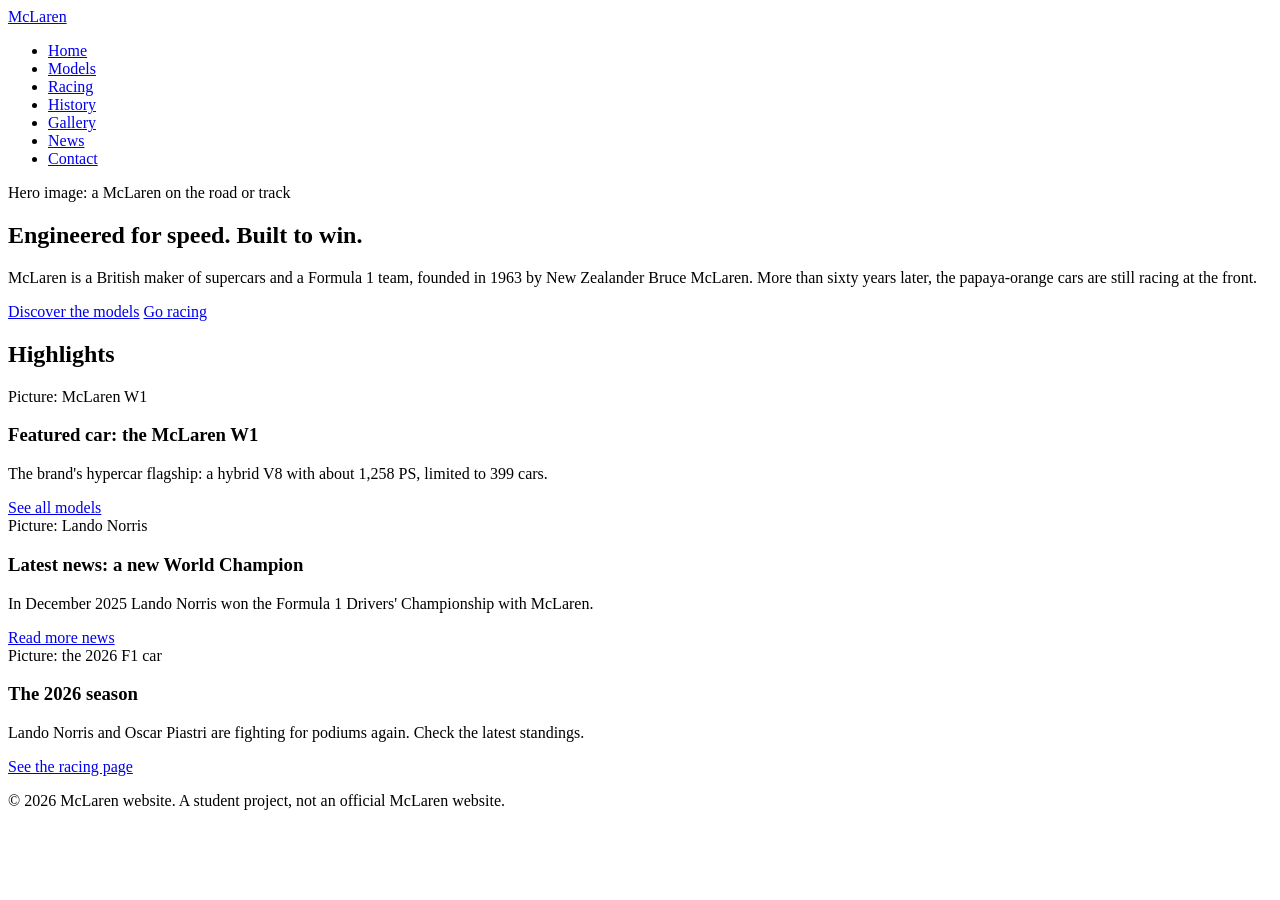
==== index.html @ ed3c17c0 "finished html" ====
<!DOCTYPE html>
<html lang="en">
<head>
  <meta charset="UTF-8">
  <meta name="viewport" content="width=device-width, initial-scale=1.0">
  <title>McLaren | Home</title>
  <link rel="stylesheet" href="style.css">
</head>
<body>

  <header class="site-header">
    <a href="index.html" class="logo">McLaren</a>
    <nav class="main-nav">
      <ul>
        <li><a href="index.html" aria-current="page">Home</a></li>
        <li><a href="models.html">Models</a></li>
        <li><a href="racing.html">Racing</a></li>
        <li><a href="history.html">History</a></li>
        <li><a href="gallery.html">Gallery</a></li>
        <li><a href="news.html">News</a></li>
        <li><a href="contact.html">Contact</a></li>
      </ul>
    </nav>
  </header>

  <main>

    <!-- Hero -->
    <section class="hero">
      <!-- PICTURE: wide hero photo of a McLaren (e.g. images/hero.jpg) -->
      <div class="placeholder hero-image">Hero image: a McLaren on the road or track</div>
      <div class="hero-text">
        <h1>Engineered for speed. Built to win.</h1>
        <p>McLaren is a British maker of supercars and a Formula 1 team, founded in 1963 by New Zealander Bruce McLaren. More than sixty years later, the papaya-orange cars are still racing at the front.</p>
        <div class="buttons">
          <a href="models.html" class="btn btn-primary">Discover the models</a>
          <a href="racing.html" class="btn btn-secondary">Go racing</a>
        </div>
      </div>
    </section>

    <!-- Highlights -->
    <section class="highlights">
      <h2>Highlights</h2>
      <div class="card-grid">

        <article class="card">
          <!-- PICTURE: McLaren W1 -->
          <div class="placeholder card-image">Picture: McLaren W1</div>
          <h3>Featured car: the McLaren W1</h3>
          <p>The brand's hypercar flagship: a hybrid V8 with about 1,258 PS, limited to 399 cars.</p>
          <a href="models.html">See all models</a>
        </article>

        <article class="card">
          <!-- PICTURE: Lando Norris celebrating -->
          <div class="placeholder card-image">Picture: Lando Norris</div>
          <h3>Latest news: a new World Champion</h3>
          <p>In December 2025 Lando Norris won the Formula 1 Drivers' Championship with McLaren.</p>
          <a href="news.html">Read more news</a>
        </article>

        <article class="card">
          <!-- PICTURE: the 2026 McLaren F1 car -->
          <div class="placeholder card-image">Picture: the 2026 F1 car</div>
          <h3>The 2026 season</h3>
          <p>Lando Norris and Oscar Piastri are fighting for podiums again. Check the latest standings.</p>
          <a href="racing.html">See the racing page</a>
        </article>

      </div>
    </section>

  </main>

  <footer class="site-footer">
    <p>&copy; 2026 McLaren website. A student project, not an official McLaren website.</p>
  </footer>

</body>
</html>
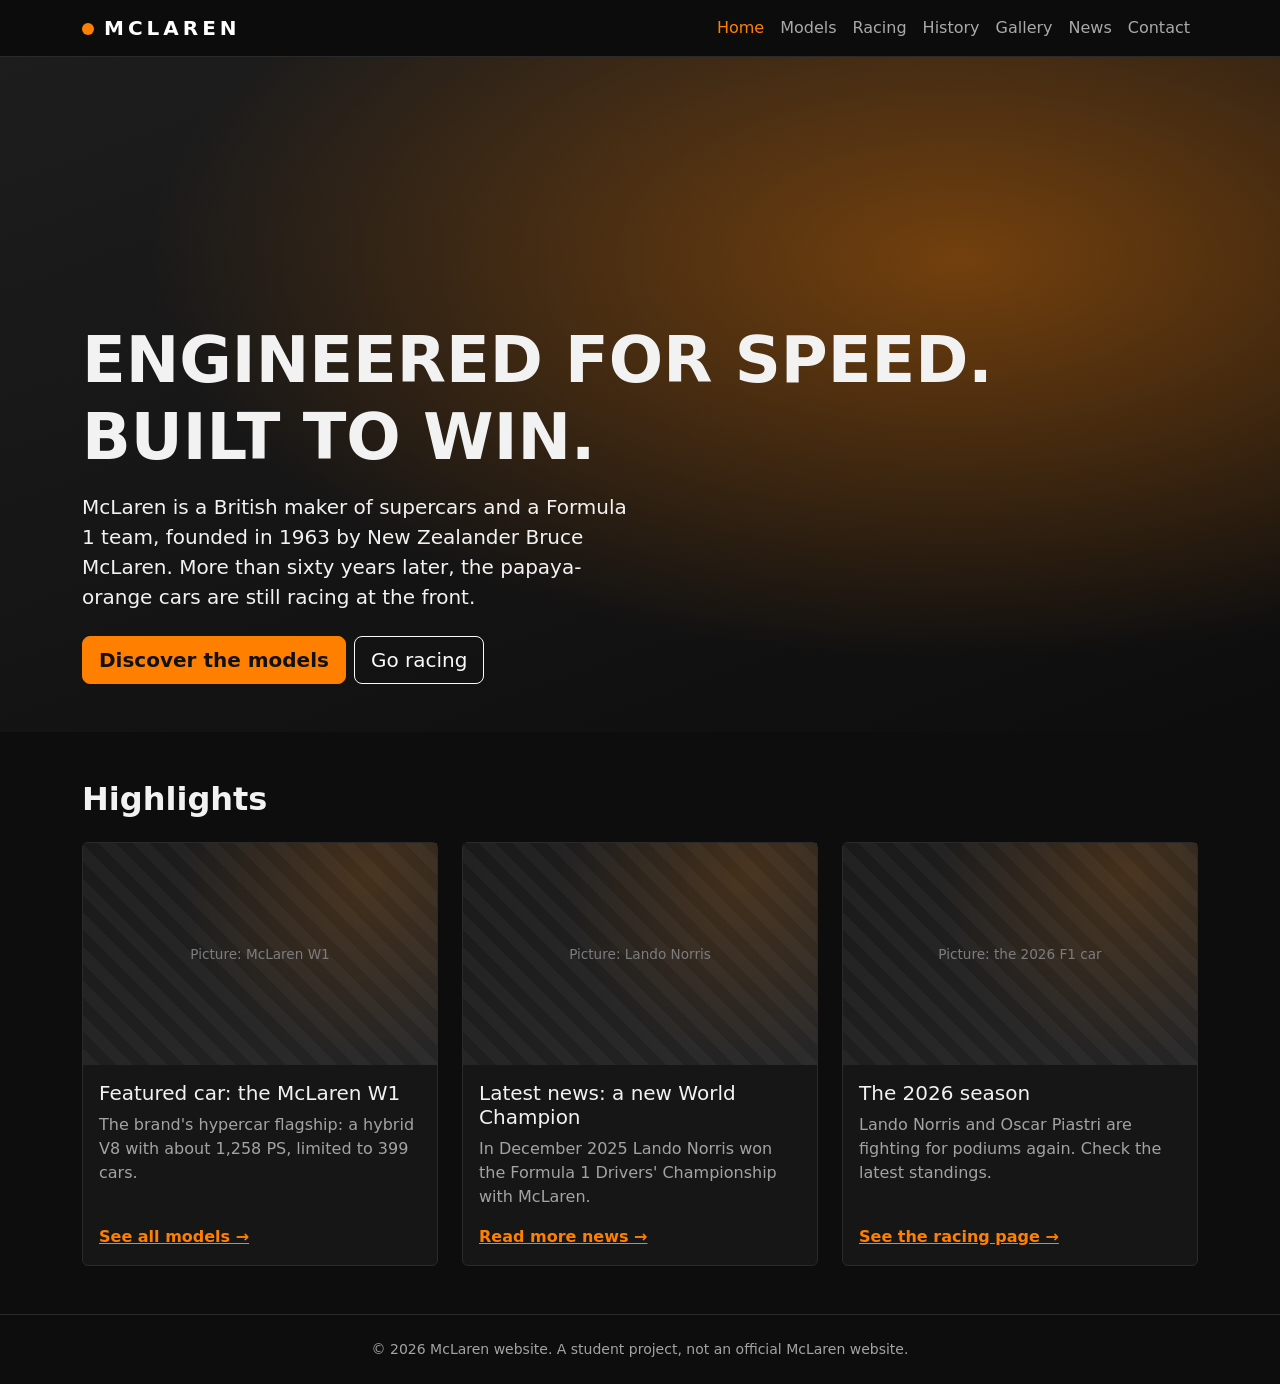
==== commit a5741d8a: "added css/bootstrap" ====
--- a/index.html
+++ b/index.html
@@ -1,81 +1,90 @@
 <!DOCTYPE html>
-<html lang="en">
+<html lang="en" data-bs-theme="dark">
 <head>
   <meta charset="UTF-8">
   <meta name="viewport" content="width=device-width, initial-scale=1.0">
   <title>McLaren | Home</title>
+  <link rel="stylesheet" href="https://cdn.jsdelivr.net/npm/bootstrap@5.3.3/dist/css/bootstrap.min.css">
   <link rel="stylesheet" href="style.css">
 </head>
 <body>
 
-  <header class="site-header">
-    <a href="index.html" class="logo">McLaren</a>
-    <nav class="main-nav">
-      <ul>
-        <li><a href="index.html" aria-current="page">Home</a></li>
-        <li><a href="models.html">Models</a></li>
-        <li><a href="racing.html">Racing</a></li>
-        <li><a href="history.html">History</a></li>
-        <li><a href="gallery.html">Gallery</a></li>
-        <li><a href="news.html">News</a></li>
-        <li><a href="contact.html">Contact</a></li>
-      </ul>
-    </nav>
+  <nav class="navbar navbar-expand-md sticky-top border-bottom">
+    <div class="container">
+      <a class="navbar-brand" href="index.html">McLaren</a>
+      <button class="navbar-toggler" type="button" data-bs-toggle="collapse" data-bs-target="#menu" aria-controls="menu" aria-expanded="false" aria-label="Toggle navigation">
+        <span class="navbar-toggler-icon"></span>
+      </button>
+      <div class="collapse navbar-collapse" id="menu">
+        <ul class="navbar-nav ms-auto">
+          <li class="nav-item"><a class="nav-link active" aria-current="page" href="index.html">Home</a></li>
+          <li class="nav-item"><a class="nav-link" href="models.html">Models</a></li>
+          <li class="nav-item"><a class="nav-link" href="racing.html">Racing</a></li>
+          <li class="nav-item"><a class="nav-link" href="history.html">History</a></li>
+          <li class="nav-item"><a class="nav-link" href="gallery.html">Gallery</a></li>
+          <li class="nav-item"><a class="nav-link" href="news.html">News</a></li>
+          <li class="nav-item"><a class="nav-link" href="contact.html">Contact</a></li>
+        </ul>
+      </div>
+    </div>
+  </nav>
+
+  <!-- PICTURE: wide hero photo of a McLaren. Set it as a background image on .hero in style.css -->
+  <header class="hero d-flex align-items-end">
+    <div class="container pb-5">
+      <h1 class="display-3 mb-3">Engineered for speed.<br>Built to win.</h1>
+      <p class="lead col-lg-6">McLaren is a British maker of supercars and a Formula 1 team, founded in 1963 by New Zealander Bruce McLaren. More than sixty years later, the papaya-orange cars are still racing at the front.</p>
+      <div class="d-flex flex-wrap gap-2 mt-4">
+        <a href="models.html" class="btn btn-primary btn-lg">Discover the models</a>
+        <a href="racing.html" class="btn btn-outline-light btn-lg">Go racing</a>
+      </div>
+    </div>
   </header>
 
-  <main>
-
-    <!-- Hero -->
-    <section class="hero">
-      <!-- PICTURE: wide hero photo of a McLaren (e.g. images/hero.jpg) -->
-      <div class="placeholder hero-image">Hero image: a McLaren on the road or track</div>
-      <div class="hero-text">
-        <h1>Engineered for speed. Built to win.</h1>
-        <p>McLaren is a British maker of supercars and a Formula 1 team, founded in 1963 by New Zealander Bruce McLaren. More than sixty years later, the papaya-orange cars are still racing at the front.</p>
-        <div class="buttons">
-          <a href="models.html" class="btn btn-primary">Discover the models</a>
-          <a href="racing.html" class="btn btn-secondary">Go racing</a>
+  <main class="container py-5">
+    <h2 class="mb-4">Highlights</h2>
+    <div class="row row-cols-1 row-cols-md-3 g-4">
+        <div class="col">
+          <div class="card h-100">
+            <!-- PICTURE: McLaren W1 -->
+        <div class="img-placeholder ">Picture: McLaren W1</div>
+            <div class="card-body d-flex flex-column">
+              <h3 class="h5 card-title">Featured car: the McLaren W1</h3>
+              <p class="card-text text-secondary">The brand's hypercar flagship: a hybrid V8 with about 1,258 PS, limited to 399 cars.</p>
+              <a href="models.html" class="mt-auto fw-semibold">See all models &rarr;</a>
+            </div>
+          </div>
         </div>
-      </div>
-    </section>
-
-    <!-- Highlights -->
-    <section class="highlights">
-      <h2>Highlights</h2>
-      <div class="card-grid">
-
-        <article class="card">
-          <!-- PICTURE: McLaren W1 -->
-          <div class="placeholder card-image">Picture: McLaren W1</div>
-          <h3>Featured car: the McLaren W1</h3>
-          <p>The brand's hypercar flagship: a hybrid V8 with about 1,258 PS, limited to 399 cars.</p>
-          <a href="models.html">See all models</a>
-        </article>
-
-        <article class="card">
-          <!-- PICTURE: Lando Norris celebrating -->
-          <div class="placeholder card-image">Picture: Lando Norris</div>
-          <h3>Latest news: a new World Champion</h3>
-          <p>In December 2025 Lando Norris won the Formula 1 Drivers' Championship with McLaren.</p>
-          <a href="news.html">Read more news</a>
-        </article>
-
-        <article class="card">
-          <!-- PICTURE: the 2026 McLaren F1 car -->
-          <div class="placeholder card-image">Picture: the 2026 F1 car</div>
-          <h3>The 2026 season</h3>
-          <p>Lando Norris and Oscar Piastri are fighting for podiums again. Check the latest standings.</p>
-          <a href="racing.html">See the racing page</a>
-        </article>
-
-      </div>
-    </section>
+        <div class="col">
+          <div class="card h-100">
+            <!-- PICTURE: Lando Norris -->
+        <div class="img-placeholder ">Picture: Lando Norris</div>
+            <div class="card-body d-flex flex-column">
+              <h3 class="h5 card-title">Latest news: a new World Champion</h3>
+              <p class="card-text text-secondary">In December 2025 Lando Norris won the Formula 1 Drivers' Championship with McLaren.</p>
+              <a href="news.html" class="mt-auto fw-semibold">Read more news &rarr;</a>
+            </div>
+          </div>
+        </div>
+        <div class="col">
+          <div class="card h-100">
+            <!-- PICTURE: the 2026 F1 car -->
+        <div class="img-placeholder ">Picture: the 2026 F1 car</div>
+            <div class="card-body d-flex flex-column">
+              <h3 class="h5 card-title">The 2026 season</h3>
+              <p class="card-text text-secondary">Lando Norris and Oscar Piastri are fighting for podiums again. Check the latest standings.</p>
+              <a href="racing.html" class="mt-auto fw-semibold">See the racing page &rarr;</a>
+            </div>
+          </div>
+        </div>
+    </div>
 
   </main>
 
-  <footer class="site-footer">
-    <p>&copy; 2026 McLaren website. A student project, not an official McLaren website.</p>
+  <footer class="border-top py-4 text-center text-secondary small">
+    <div class="container">&copy; 2026 McLaren website. A student project, not an official McLaren website.</div>
   </footer>
 
+  <script src="https://cdn.jsdelivr.net/npm/bootstrap@5.3.3/dist/js/bootstrap.bundle.min.js"></script>
 </body>
 </html>
--- a/style.css
+++ b/style.css
@@ -0,0 +1,208 @@
+/* ==========================================================
+   McLaren website: small stylesheet on top of Bootstrap 5.
+   Bootstrap does the layout. This file only adds the dark
+   theme colours, the papaya-orange accent and a few extras.
+   ========================================================== */
+
+/* ---------- Colours ---------- */
+:root {
+  --papaya: #ff8000;
+  --papaya-dark: #e06f00;
+}
+
+[data-bs-theme="dark"] {
+  --bs-body-bg: #0d0d0d;
+  --bs-body-color: #f2f2f2;
+  --bs-secondary-color: #a3a3a3;
+  --bs-border-color: #2a2a2a;
+  --bs-link-color: var(--papaya);
+  --bs-link-hover-color: #ffa040;
+  --bs-link-color-rgb: 255, 128, 0;
+  --bs-link-hover-color-rgb: 255, 160, 64;
+}
+
+/* ---------- Text ---------- */
+h1,
+.display-3 {
+  font-weight: 800;
+  text-transform: uppercase;
+}
+
+h1 {
+  margin-bottom: 0.75rem;
+}
+
+/* Bootstrap's grey text is too dark on this background */
+.text-secondary {
+  color: var(--bs-secondary-color) !important;
+}
+
+h2, h3 {
+  font-weight: 700;
+}
+
+/* ---------- Navigation ---------- */
+.navbar {
+  background: rgba(13, 13, 13, 0.9);
+  backdrop-filter: blur(10px);
+}
+
+.navbar-brand {
+  font-weight: 800;
+  letter-spacing: 0.2em;
+  text-transform: uppercase;
+}
+
+.navbar-brand::before {
+  content: "";
+  display: inline-block;
+  width: 12px;
+  height: 12px;
+  margin-right: 10px;
+  border-radius: 50%;
+  background: var(--papaya);
+}
+
+.nav-link.active {
+  color: var(--papaya) !important;
+}
+
+/* ---------- Buttons: Bootstrap's primary becomes papaya ---------- */
+.btn-primary {
+  --bs-btn-color: #111;
+  --bs-btn-bg: var(--papaya);
+  --bs-btn-border-color: var(--papaya);
+  --bs-btn-hover-color: #111;
+  --bs-btn-hover-bg: var(--papaya-dark);
+  --bs-btn-hover-border-color: var(--papaya-dark);
+  --bs-btn-active-color: #111;
+  --bs-btn-active-bg: var(--papaya-dark);
+  --bs-btn-active-border-color: var(--papaya-dark);
+  font-weight: 600;
+}
+
+.btn-outline-light:hover {
+  --bs-btn-hover-bg: var(--papaya);
+  --bs-btn-hover-border-color: var(--papaya);
+  --bs-btn-hover-color: #111;
+}
+
+.btn-outline-secondary {
+  --bs-btn-hover-bg: var(--papaya);
+  --bs-btn-hover-border-color: var(--papaya);
+  --bs-btn-hover-color: #111;
+}
+
+/* ---------- Cards, badges, form fields ---------- */
+.card {
+  --bs-card-bg: #161616;
+  --bs-card-border-color: #2a2a2a;
+  --bs-card-cap-bg: #161616;
+}
+
+.badge-papaya {
+  background: rgba(255, 128, 0, 0.15);
+  color: var(--papaya);
+  text-transform: uppercase;
+  letter-spacing: 0.08em;
+}
+
+.form-control,
+.form-select {
+  background-color: #0f0f0f;
+}
+
+.form-control:focus,
+.form-select:focus {
+  border-color: var(--papaya);
+  box-shadow: 0 0 0 0.25rem rgba(255, 128, 0, 0.25);
+}
+
+/* ---------- Home: hero ---------- */
+.hero {
+  min-height: 75vh;
+  background:
+    radial-gradient(ellipse at 75% 30%, rgba(255, 128, 0, 0.4), transparent 60%),
+    linear-gradient(160deg, #1d1d1d, #0d0d0d);
+  /* Once you have a hero photo, use this instead:
+  background:
+    linear-gradient(to top, rgba(13, 13, 13, 0.95), rgba(13, 13, 13, 0.3)),
+    url("images/hero.jpg") center / cover; */
+}
+
+/* ---------- Pictures ----------
+   .img-placeholder is the grey box shown until you add real pictures.
+   Replace a box with <img src="images/x.jpg" alt="..." class="img-fluid rounded">. */
+.img-placeholder {
+  display: flex;
+  align-items: center;
+  justify-content: center;
+  aspect-ratio: 16 / 10;
+  padding: 1rem;
+  border-radius: 0.5rem;
+  text-align: center;
+  font-size: 0.85rem;
+  color: #7d7d7d;
+  background:
+    radial-gradient(circle at 80% 15%, rgba(255, 128, 0, 0.16), transparent 55%),
+    repeating-linear-gradient(45deg, rgba(255, 255, 255, 0.03) 0 12px, transparent 12px 24px),
+    linear-gradient(135deg, #1a1a1a, #262626);
+}
+
+.card > .img-placeholder {
+  border-radius: 0;
+}
+
+.img-placeholder.wide { aspect-ratio: 16 / 9; }
+.img-placeholder.tall { aspect-ratio: 3 / 4; }
+.img-placeholder.square { aspect-ratio: 1; }
+.img-placeholder.fill { aspect-ratio: auto; height: 100%; min-height: 200px; border-radius: 0; }
+
+/* ---------- Racing ---------- */
+.nat {
+  color: var(--papaya);
+  font-size: 0.78rem;
+  font-weight: 700;
+  letter-spacing: 0.1em;
+  text-transform: uppercase;
+}
+
+.mclaren-row {
+  --bs-table-bg: rgba(255, 128, 0, 0.16);
+  --bs-table-color: #fff;
+}
+
+/* Standings table: narrow position column */
+.table th:first-child,
+.table td:first-child {
+  width: 5rem;
+}
+
+/* ---------- History: timeline ---------- */
+.timeline {
+  position: relative;
+  margin: 0;
+  padding-left: 2rem;
+  border-left: 2px solid var(--bs-border-color);
+}
+
+.timeline li {
+  position: relative;
+  padding-bottom: 1.5rem;
+}
+
+.timeline li::before {
+  content: "";
+  position: absolute;
+  top: 0.4rem;
+  left: calc(-2rem - 7px);
+  width: 12px;
+  height: 12px;
+  border-radius: 50%;
+  background: var(--papaya);
+  box-shadow: 0 0 0 4px var(--bs-body-bg);
+}
+
+.timeline h3 {
+  color: var(--papaya);
+}
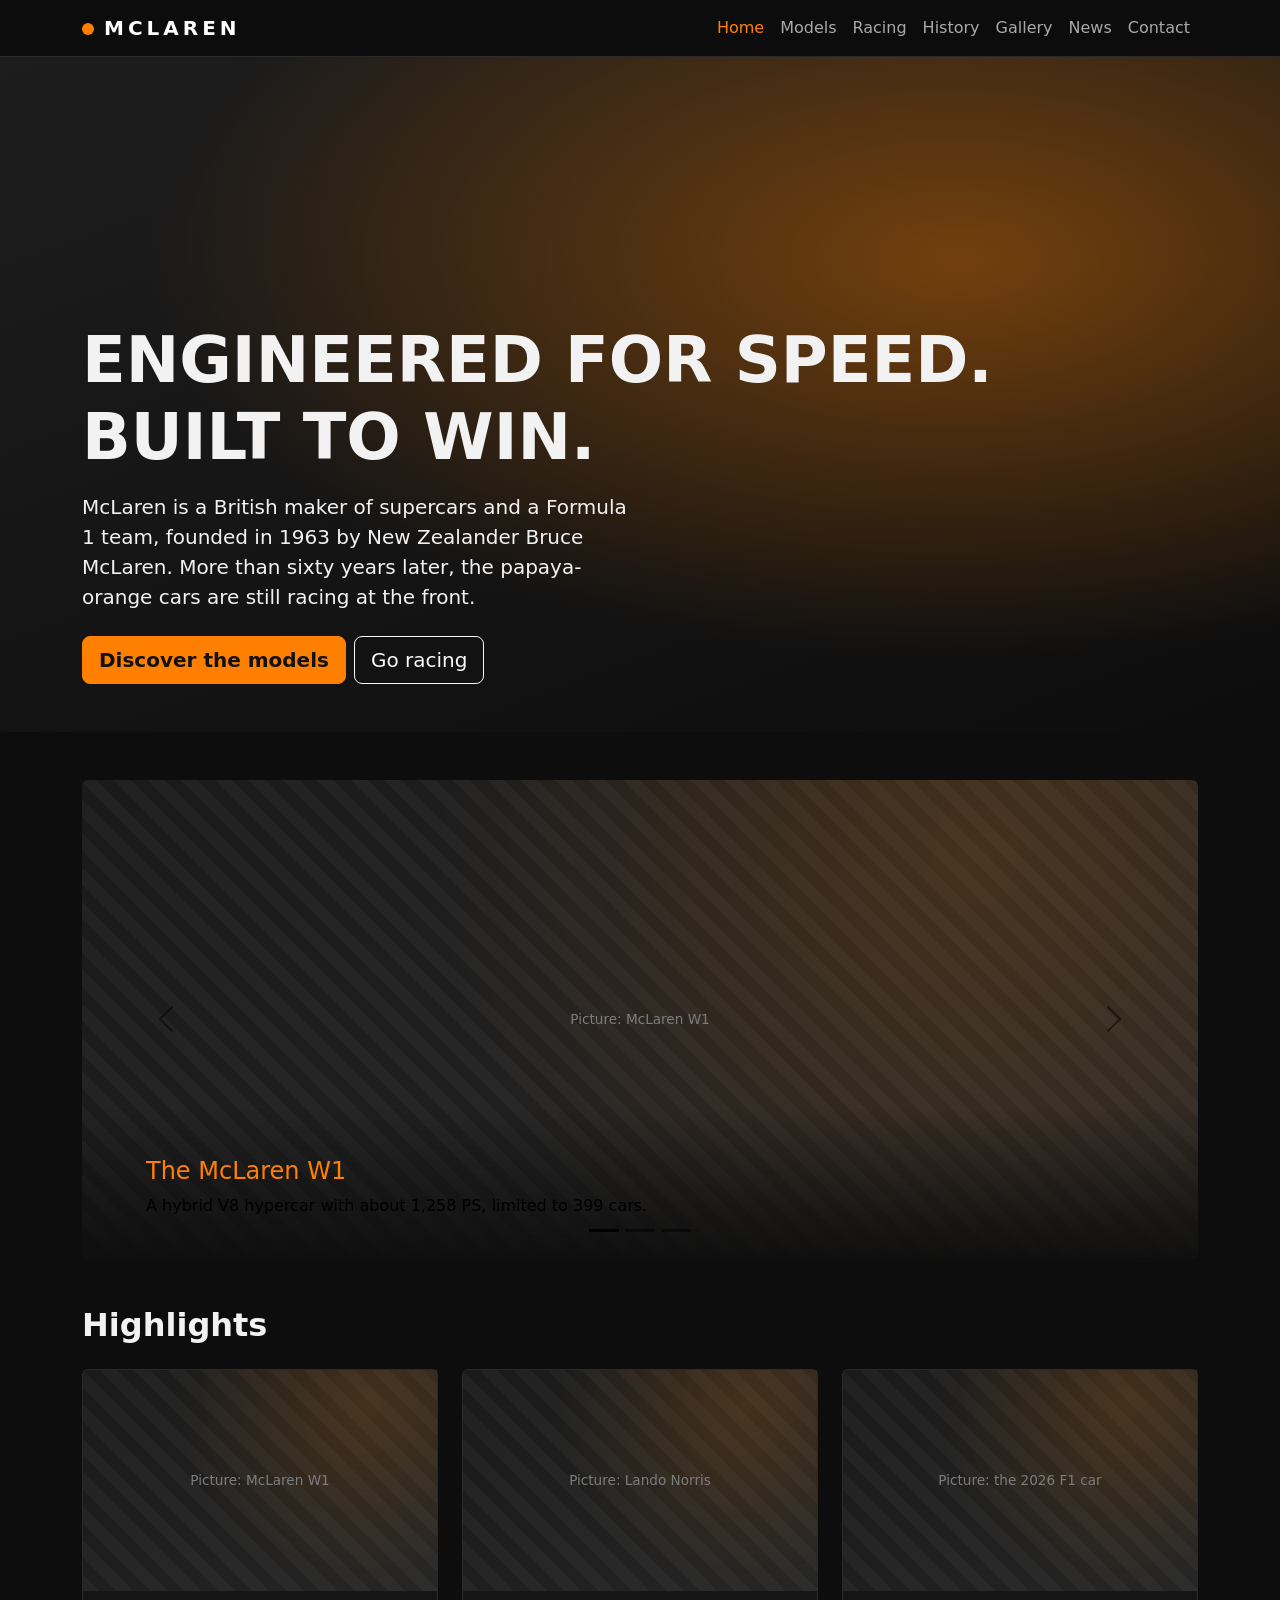
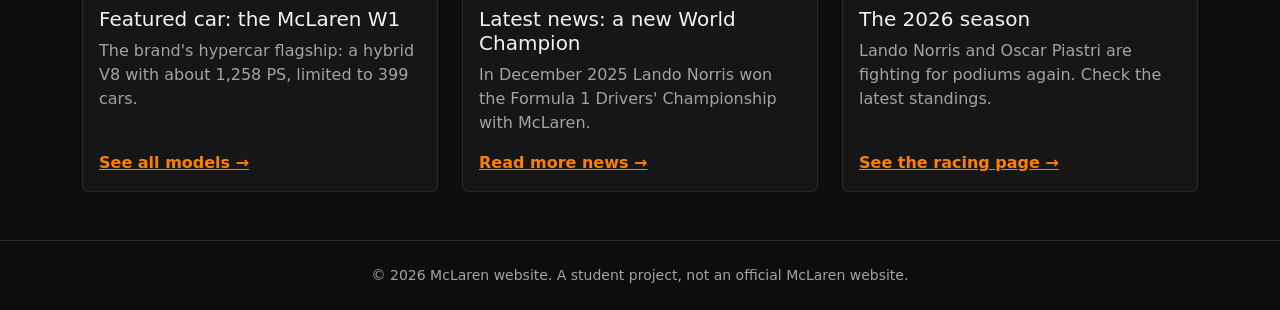
==== commit bc04f90f: "Add Bootstrap carousel to home page Co-Authored-By: Claude Sonnet 5.5 <noreply@anthropic.com> Claude" ====
--- a/index.html
+++ b/index.html
@@ -40,6 +40,54 @@
       </div>
     </div>
   </header>
+
+  <!-- Bootstrap carousel. To use a real photo, replace the .img-placeholder div of a slide with:
+       <img src="images/x.jpg" class="d-block w-100" alt="..."> -->
+  <section class="container pt-5" aria-label="Featured stories">
+    <div id="homeCarousel" class="carousel slide carousel-fade" data-bs-ride="carousel" data-bs-interval="5000">
+      <div class="carousel-indicators">
+        <button type="button" data-bs-target="#homeCarousel" data-bs-slide-to="0" class="active" aria-current="true" aria-label="Slide 1"></button>
+        <button type="button" data-bs-target="#homeCarousel" data-bs-slide-to="1" aria-label="Slide 2"></button>
+        <button type="button" data-bs-target="#homeCarousel" data-bs-slide-to="2" aria-label="Slide 3"></button>
+      </div>
+
+      <div class="carousel-inner rounded">
+        <div class="carousel-item active">
+          <!-- PICTURE: McLaren W1 -->
+          <div class="img-placeholder carousel-slide">Picture: McLaren W1</div>
+          <div class="carousel-caption text-start">
+            <h3 class="h4">The McLaren W1</h3>
+            <p class="mb-0 d-none d-sm-block">A hybrid V8 hypercar with about 1,258 PS, limited to 399 cars.</p>
+          </div>
+        </div>
+        <div class="carousel-item">
+          <!-- PICTURE: Lando Norris celebrating the title -->
+          <div class="img-placeholder carousel-slide">Picture: Lando Norris, 2025 World Champion</div>
+          <div class="carousel-caption text-start">
+            <h3 class="h4">A new World Champion</h3>
+            <p class="mb-0 d-none d-sm-block">Lando Norris won the Formula 1 Drivers' Championship in December 2025.</p>
+          </div>
+        </div>
+        <div class="carousel-item">
+          <!-- PICTURE: the 2026 F1 car -->
+          <div class="img-placeholder carousel-slide">Picture: the 2026 F1 car</div>
+          <div class="carousel-caption text-start">
+            <h3 class="h4">The 2026 season</h3>
+            <p class="mb-0 d-none d-sm-block">Norris and Piastri are fighting for podiums again.</p>
+          </div>
+        </div>
+      </div>
+
+      <button class="carousel-control-prev" type="button" data-bs-target="#homeCarousel" data-bs-slide="prev">
+        <span class="carousel-control-prev-icon" aria-hidden="true"></span>
+        <span class="visually-hidden">Previous</span>
+      </button>
+      <button class="carousel-control-next" type="button" data-bs-target="#homeCarousel" data-bs-slide="next">
+        <span class="carousel-control-next-icon" aria-hidden="true"></span>
+        <span class="visually-hidden">Next</span>
+      </button>
+    </div>
+  </section>
 
   <main class="container py-5">
     <h2 class="mb-4">Highlights</h2>
--- a/style.css
+++ b/style.css
@@ -158,6 +158,37 @@
 .img-placeholder.square { aspect-ratio: 1; }
 .img-placeholder.fill { aspect-ratio: auto; height: 100%; min-height: 200px; border-radius: 0; }
 
+/* ---------- Home: carousel ---------- */
+.carousel-slide {
+  aspect-ratio: 21 / 9;
+  border-radius: 0;
+}
+
+@media (max-width: 767.98px) {
+  .carousel-slide { aspect-ratio: 16 / 10; }
+}
+
+/* Dark gradient behind captions so the text stays readable over photos */
+.carousel-caption {
+  left: 0;
+  right: 0;
+  bottom: 0;
+  padding: 3rem 4rem 2.5rem;
+  background: linear-gradient(to top, rgba(13, 13, 13, 0.9), transparent);
+}
+
+.carousel-caption h3 {
+  color: var(--papaya);
+}
+
+.carousel-indicators [data-bs-target] {
+  background-color: var(--papaya);
+}
+
+@media (max-width: 575.98px) {
+  .carousel-caption { padding: 2rem 3rem 2.5rem; }
+}
+
 /* ---------- Racing ---------- */
 .nat {
   color: var(--papaya);
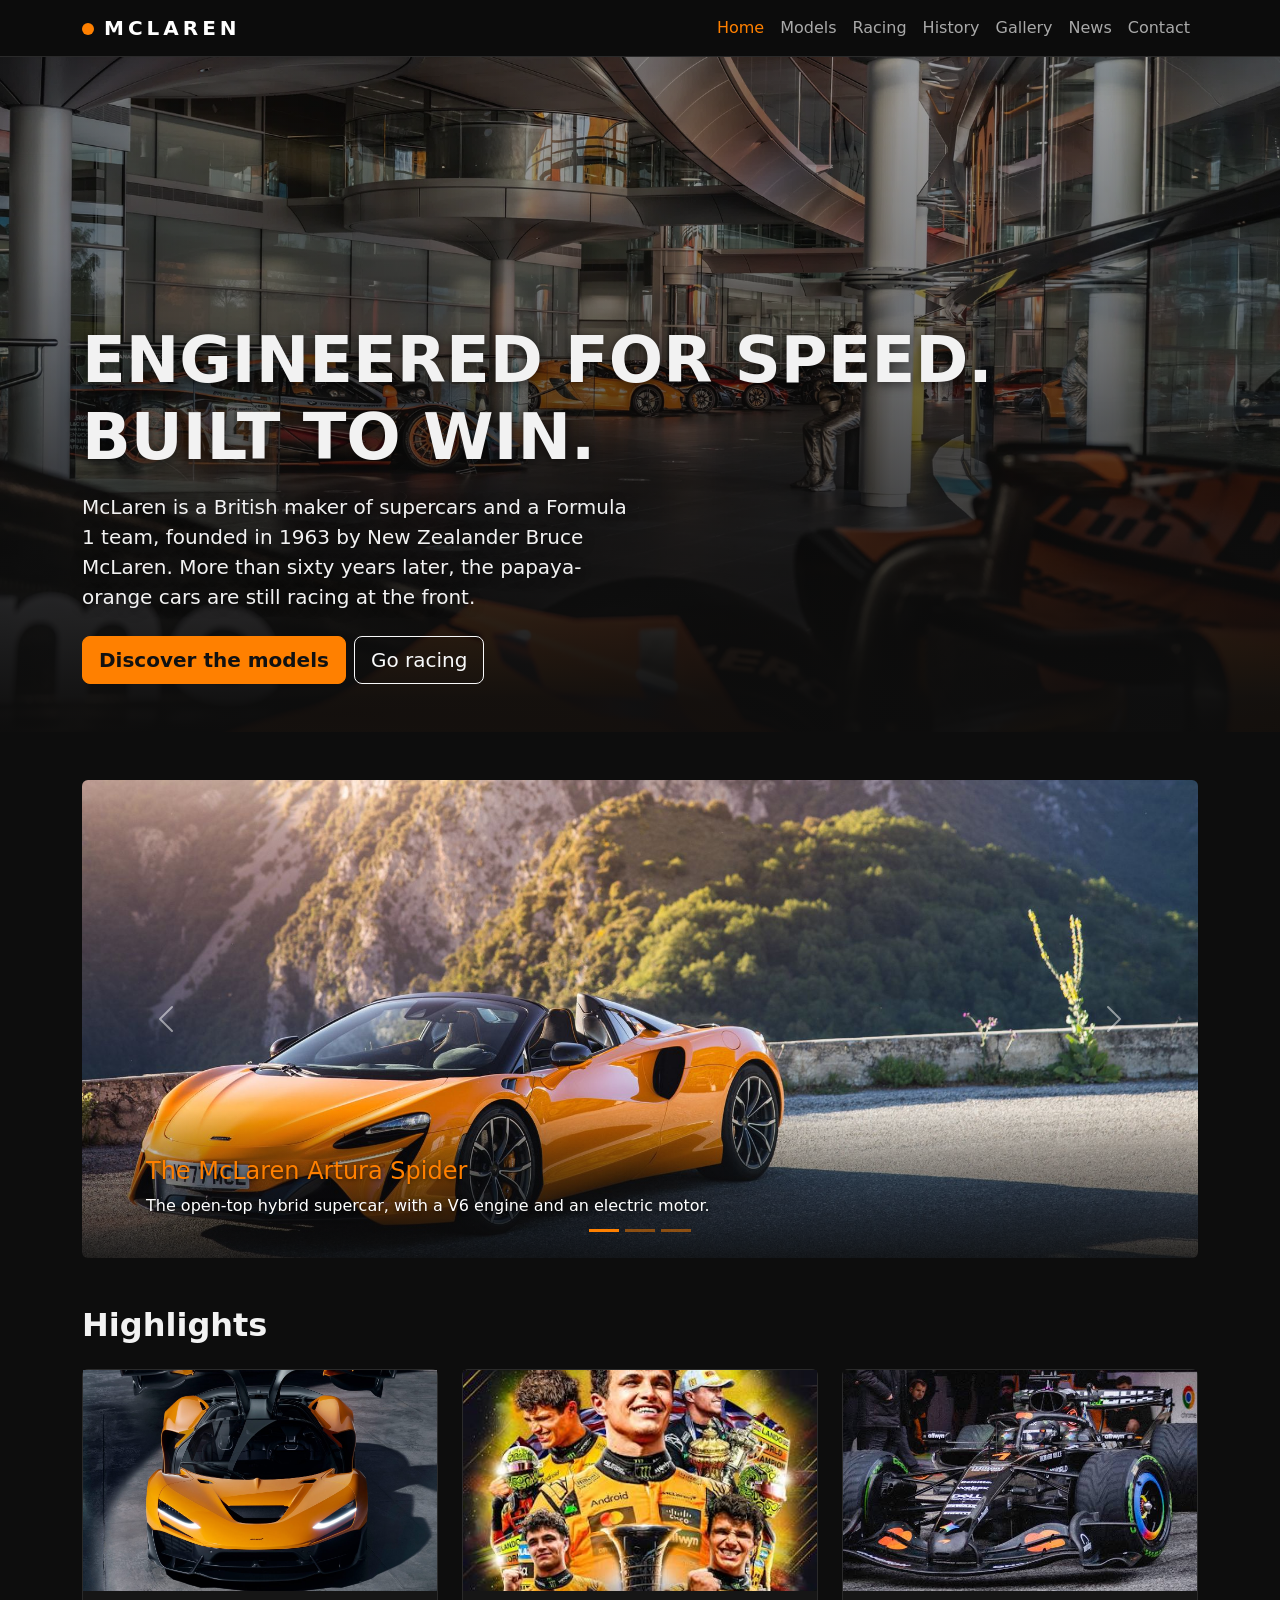
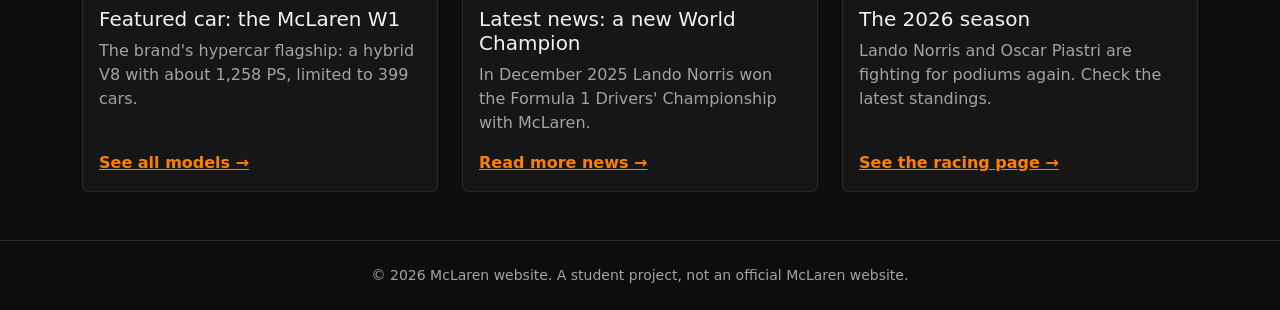
==== commit d0ee44f8: "Place pictures across all pages and polish carousel - Replace placeholders with real images on home," ====
--- a/index.html
+++ b/index.html
@@ -29,7 +29,7 @@
     </div>
   </nav>
 
-  <!-- PICTURE: wide hero photo of a McLaren. Set it as a background image on .hero in style.css -->
+  <!-- Hero photo is set as the background of .hero in style.css -->
   <header class="hero d-flex align-items-end">
     <div class="container pb-5">
       <h1 class="display-3 mb-3">Engineered for speed.<br>Built to win.</h1>
@@ -41,10 +41,9 @@
     </div>
   </header>
 
-  <!-- Bootstrap carousel. To use a real photo, replace the .img-placeholder div of a slide with:
-       <img src="images/x.jpg" class="d-block w-100" alt="..."> -->
+  <!-- Bootstrap carousel -->
   <section class="container pt-5" aria-label="Featured stories">
-    <div id="homeCarousel" class="carousel slide carousel-fade" data-bs-ride="carousel" data-bs-interval="5000">
+    <div id="homeCarousel" class="carousel slide carousel-fade" data-bs-theme="light" data-bs-ride="carousel" data-bs-interval="5000">
       <div class="carousel-indicators">
         <button type="button" data-bs-target="#homeCarousel" data-bs-slide-to="0" class="active" aria-current="true" aria-label="Slide 1"></button>
         <button type="button" data-bs-target="#homeCarousel" data-bs-slide-to="1" aria-label="Slide 2"></button>
@@ -53,27 +52,24 @@
 
       <div class="carousel-inner rounded">
         <div class="carousel-item active">
-          <!-- PICTURE: McLaren W1 -->
-          <div class="img-placeholder carousel-slide">Picture: McLaren W1</div>
+          <img src="pictures/artura%20spider.jpg" class="d-block w-100 carousel-slide" style="object-position: 50% 65%;" alt="Orange McLaren Artura Spider parked on a mountain road">
+          <div class="carousel-caption text-start">
+            <h3 class="h4">The McLaren Artura Spider</h3>
+            <p class="mb-0 d-none d-sm-block">The open-top hybrid supercar, with a V6 engine and an electric motor.</p>
+          </div>
+        </div>
+        <div class="carousel-item">
+          <img src="pictures/w1.jpg" class="d-block w-100 carousel-slide" style="object-position: 50% 65%;" alt="Orange McLaren W1 hypercar with its doors open, seen from the front">
           <div class="carousel-caption text-start">
             <h3 class="h4">The McLaren W1</h3>
             <p class="mb-0 d-none d-sm-block">A hybrid V8 hypercar with about 1,258 PS, limited to 399 cars.</p>
           </div>
         </div>
         <div class="carousel-item">
-          <!-- PICTURE: Lando Norris celebrating the title -->
-          <div class="img-placeholder carousel-slide">Picture: Lando Norris, 2025 World Champion</div>
+          <img src="pictures/labdo-and-oscar.jpg" class="d-block w-100 carousel-slide" style="object-position: 50% 18%;" alt="Lando Norris and Oscar Piastri in McLaren race suits, smiling">
           <div class="carousel-caption text-start">
-            <h3 class="h4">A new World Champion</h3>
-            <p class="mb-0 d-none d-sm-block">Lando Norris won the Formula 1 Drivers' Championship in December 2025.</p>
-          </div>
-        </div>
-        <div class="carousel-item">
-          <!-- PICTURE: the 2026 F1 car -->
-          <div class="img-placeholder carousel-slide">Picture: the 2026 F1 car</div>
-          <div class="carousel-caption text-start">
-            <h3 class="h4">The 2026 season</h3>
-            <p class="mb-0 d-none d-sm-block">Norris and Piastri are fighting for podiums again.</p>
+            <h3 class="h4">Our drivers</h3>
+            <p class="mb-0 d-none d-sm-block">Lando Norris, the 2025 World Champion, and Oscar Piastri.</p>
           </div>
         </div>
       </div>
@@ -94,8 +90,7 @@
     <div class="row row-cols-1 row-cols-md-3 g-4">
         <div class="col">
           <div class="card h-100">
-            <!-- PICTURE: McLaren W1 -->
-        <div class="img-placeholder ">Picture: McLaren W1</div>
+            <img src="pictures/w1.jpg" class="card-img-top pic" style="object-position: 50% 60%;" alt="Orange McLaren W1 hypercar with its doors open" loading="lazy">
             <div class="card-body d-flex flex-column">
               <h3 class="h5 card-title">Featured car: the McLaren W1</h3>
               <p class="card-text text-secondary">The brand's hypercar flagship: a hybrid V8 with about 1,258 PS, limited to 399 cars.</p>
@@ -105,8 +100,7 @@
         </div>
         <div class="col">
           <div class="card h-100">
-            <!-- PICTURE: Lando Norris -->
-        <div class="img-placeholder ">Picture: Lando Norris</div>
+            <img src="pictures/Lando%20Norris,%202025%20World%20Champion.jpg" class="card-img-top pic" style="object-position: 50% 25%;" alt="Lando Norris, 2025 Formula 1 World Champion" loading="lazy">
             <div class="card-body d-flex flex-column">
               <h3 class="h5 card-title">Latest news: a new World Champion</h3>
               <p class="card-text text-secondary">In December 2025 Lando Norris won the Formula 1 Drivers' Championship with McLaren.</p>
@@ -116,8 +110,7 @@
         </div>
         <div class="col">
           <div class="card h-100">
-            <!-- PICTURE: the 2026 F1 car -->
-        <div class="img-placeholder ">Picture: the 2026 F1 car</div>
+            <img src="pictures/2026.jpg" class="card-img-top pic" alt="The 2026 McLaren Formula 1 car in the pit lane" loading="lazy">
             <div class="card-body d-flex flex-column">
               <h3 class="h5 card-title">The 2026 season</h3>
               <p class="card-text text-secondary">Lando Norris and Oscar Piastri are fighting for podiums again. Check the latest standings.</p>
--- a/style.css
+++ b/style.css
@@ -124,10 +124,14 @@
   background:
     radial-gradient(ellipse at 75% 30%, rgba(255, 128, 0, 0.4), transparent 60%),
     linear-gradient(160deg, #1d1d1d, #0d0d0d);
-  /* Once you have a hero photo, use this instead:
   background:
-    linear-gradient(to top, rgba(13, 13, 13, 0.95), rgba(13, 13, 13, 0.3)),
-    url("images/hero.jpg") center / cover; */
+    linear-gradient(to top, rgba(13, 13, 13, 0.97) 5%, rgba(13, 13, 13, 0.55) 60%, rgba(13, 13, 13, 0.35)),
+    url("pictures/McLaren%20Technology%20Centre.jpg") center / cover;
+}
+
+.hero h1,
+.hero .lead {
+  text-shadow: 0 2px 12px rgba(0, 0, 0, 0.6);
 }
 
 /* ---------- Pictures ----------
@@ -153,6 +157,45 @@
   border-radius: 0;
 }
 
+/* Real pictures: every image fills a fixed-ratio frame and is cropped to fit,
+   so cards line up even when the photos have different shapes.
+   Adjust the crop of one picture with style="object-position: 50% 30%;" */
+.pic {
+  display: block;
+  width: 100%;
+  aspect-ratio: 16 / 10;
+  object-fit: cover;
+  border-radius: 0.5rem;
+}
+
+.card > .pic {
+  border-radius: 0;
+}
+
+.pic-wide { aspect-ratio: 16 / 9; }
+.pic-tall { aspect-ratio: 3 / 4; object-position: 50% 20%; background: #fff; }
+
+/* News: picture that fills the whole side of a card */
+.img-fill {
+  display: block;
+  width: 100%;
+  height: 100%;
+  min-height: 200px;
+  object-fit: cover;
+}
+
+/* Round driver portraits (the source pictures have white backgrounds) */
+.avatar {
+  display: block;
+  width: 150px;
+  height: 150px;
+  object-fit: cover;
+  object-position: 50% 20%;
+  border-radius: 50%;
+  background: #fff;
+  border: 3px solid var(--papaya);
+}
+
 .img-placeholder.wide { aspect-ratio: 16 / 9; }
 .img-placeholder.tall { aspect-ratio: 3 / 4; }
 .img-placeholder.square { aspect-ratio: 1; }
@@ -162,6 +205,7 @@
 .carousel-slide {
   aspect-ratio: 21 / 9;
   border-radius: 0;
+  object-fit: cover;
 }
 
 @media (max-width: 767.98px) {
@@ -174,15 +218,32 @@
   right: 0;
   bottom: 0;
   padding: 3rem 4rem 2.5rem;
-  background: linear-gradient(to top, rgba(13, 13, 13, 0.9), transparent);
+  background: linear-gradient(to top, rgba(13, 13, 13, 0.85), rgba(13, 13, 13, 0.4) 60%, transparent);
 }
 
 .carousel-caption h3 {
   color: var(--papaya);
-}
-
-.carousel-indicators [data-bs-target] {
+  text-shadow: 0 1px 4px rgba(0, 0, 0, 0.6);
+}
+
+.carousel-caption p {
+  color: #fff;
+  text-shadow: 0 1px 4px rgba(0, 0, 0, 0.6);
+}
+
+/* Keep the arrows white and the indicator bars papaya, whatever the page theme does */
+#homeCarousel .carousel-control-prev-icon,
+#homeCarousel .carousel-control-next-icon {
+  filter: none;
+}
+
+#homeCarousel .carousel-indicators [data-bs-target] {
   background-color: var(--papaya);
+  opacity: 0.5;
+}
+
+#homeCarousel .carousel-indicators .active {
+  opacity: 1;
 }
 
 @media (max-width: 575.98px) {
